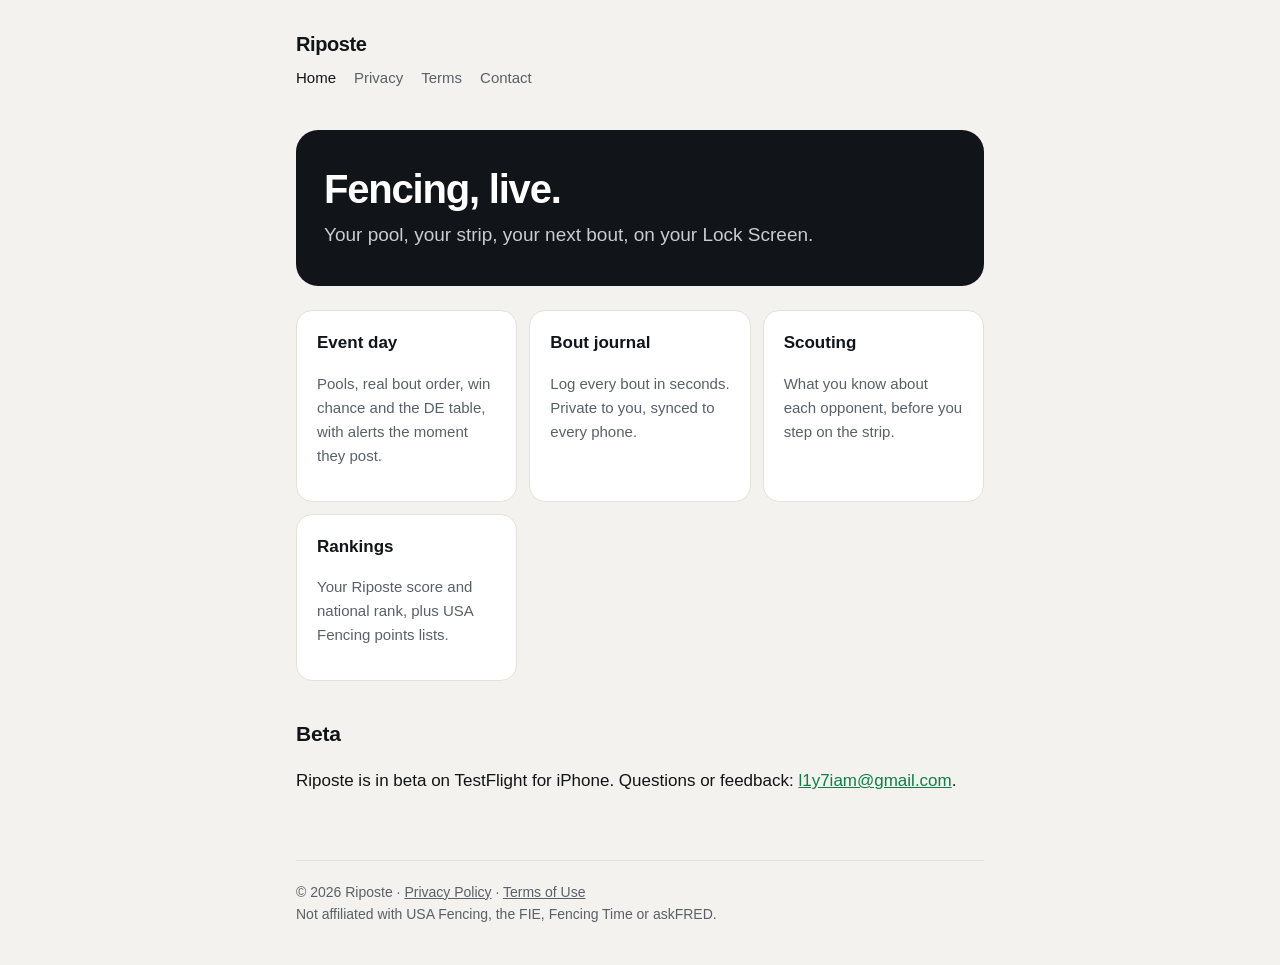
==== index.html @ 5a9d78bc "Riposte site: home, privacy policy, terms Co-Authored-By: Claude Opus 5.5 <noreply@anthropic.com>" ====
<!doctype html>
<html lang="en">
<head>
<meta charset="utf-8">
<meta name="viewport" content="width=device-width, initial-scale=1">
<title>Riposte · Fencing, live</title>
<meta name="description" content="Riposte follows your fencing tournament live: pools, bout order, DE table and results, plus a private bout journal and scouting.">
<link rel="stylesheet" href="style.css">
</head>
<body>
<div class="wrap">
<header>
  <a class="brand" href="./">Riposte</a>
  <nav><a href="./" aria-current="page">Home</a><a href="privacy.html">Privacy</a><a href="terms.html">Terms</a><a href="mailto:l1y7iam@gmail.com">Contact</a></nav>
</header>
<main>
<section class="hero">
  <h1>Fencing, live.</h1>
  <p>Your pool, your strip, your next bout, on your Lock Screen.</p>
</section>

<div class="grid">
  <div class="card"><h3>Event day</h3><p class="muted">Pools, real bout order, win chance and the DE table, with alerts the moment they post.</p></div>
  <div class="card"><h3>Bout journal</h3><p class="muted">Log every bout in seconds. Private to you, synced to every phone.</p></div>
  <div class="card"><h3>Scouting</h3><p class="muted">What you know about each opponent, before you step on the strip.</p></div>
  <div class="card"><h3>Rankings</h3><p class="muted">Your Riposte score and national rank, plus USA Fencing points lists.</p></div>
</div>

<h2>Beta</h2>
<p>Riposte is in beta on TestFlight for iPhone. Questions or feedback: <a href="mailto:l1y7iam@gmail.com">l1y7iam@gmail.com</a>.</p>
</main>
<footer>© 2026 Riposte · <a href="privacy.html">Privacy Policy</a> · <a href="terms.html">Terms of Use</a><br>Not affiliated with USA Fencing, the FIE, Fencing Time or askFRED.</footer>
</div>
</body>
</html>
---- style.css ----
:root {
  --bg: #F3F2EE; --surface: #FFFFFF; --text: #111418; --text2: #596068; --line: #E3E1DB;
  --ink: #111418; --on-ink: #FFFFFF; --touch: #0F7F45;
}
@media (prefers-color-scheme: dark) {
  :root { --bg: #0B0D10; --surface: #171A1F; --text: #F3F2EE; --text2: #A3A9B0; --line: #2A2F36; --ink: #1E2329; --touch: #5FD69A; }
}
* { box-sizing: border-box; }
html { -webkit-text-size-adjust: 100%; }
body {
  margin: 0; background: var(--bg); color: var(--text);
  font: 17px/1.6 -apple-system, BlinkMacSystemFont, "SF Pro Text", "Segoe UI", Roboto, Helvetica, Arial, sans-serif;
}
.wrap { max-width: 720px; margin: 0 auto; padding: 0 16px; }
header { padding: 28px 0 8px; }
header a.brand { color: var(--text); text-decoration: none; font-weight: 800; font-size: 20px; letter-spacing: -0.02em; }
nav { display: flex; gap: 18px; flex-wrap: wrap; margin-top: 6px; font-size: 15px; }
nav a { color: var(--text2); text-decoration: none; }
nav a:hover, nav a[aria-current] { color: var(--text); }
main { padding: 24px 0 48px; }
h1 { font-size: 34px; line-height: 1.15; letter-spacing: -0.03em; margin: 8px 0 8px; }
h2 { font-size: 21px; letter-spacing: -0.01em; margin: 36px 0 8px; }
h3 { font-size: 17px; margin: 22px 0 4px; }
p, li { color: var(--text); }
.muted { color: var(--text2); font-size: 15px; }
a { color: var(--touch); }
ul { padding-left: 20px; }
li { margin: 4px 0; }
.card { background: var(--surface); border: 1px solid var(--line); border-radius: 16px; padding: 18px 20px; margin: 16px 0; }
.hero { background: var(--ink); color: var(--on-ink); border-radius: 22px; padding: 36px 28px; margin: 8px 0 24px; }
.hero h1 { color: var(--on-ink); font-size: 40px; margin: 0 0 8px; }
.hero p { color: #C9CDD2; margin: 0; font-size: 19px; }
.grid { display: grid; grid-template-columns: repeat(auto-fit, minmax(200px, 1fr)); gap: 12px; }
.grid .card { margin: 0; }
.grid h3 { margin-top: 0; }
table { width: 100%; border-collapse: collapse; font-size: 15px; }
th, td { text-align: left; vertical-align: top; padding: 10px 8px; border-bottom: 1px solid var(--line); }
th { color: var(--text2); font-weight: 600; }
.table-scroll { overflow-x: auto; }
footer { border-top: 1px solid var(--line); padding: 20px 0 40px; font-size: 14px; color: var(--text2); }
footer a { color: var(--text2); }
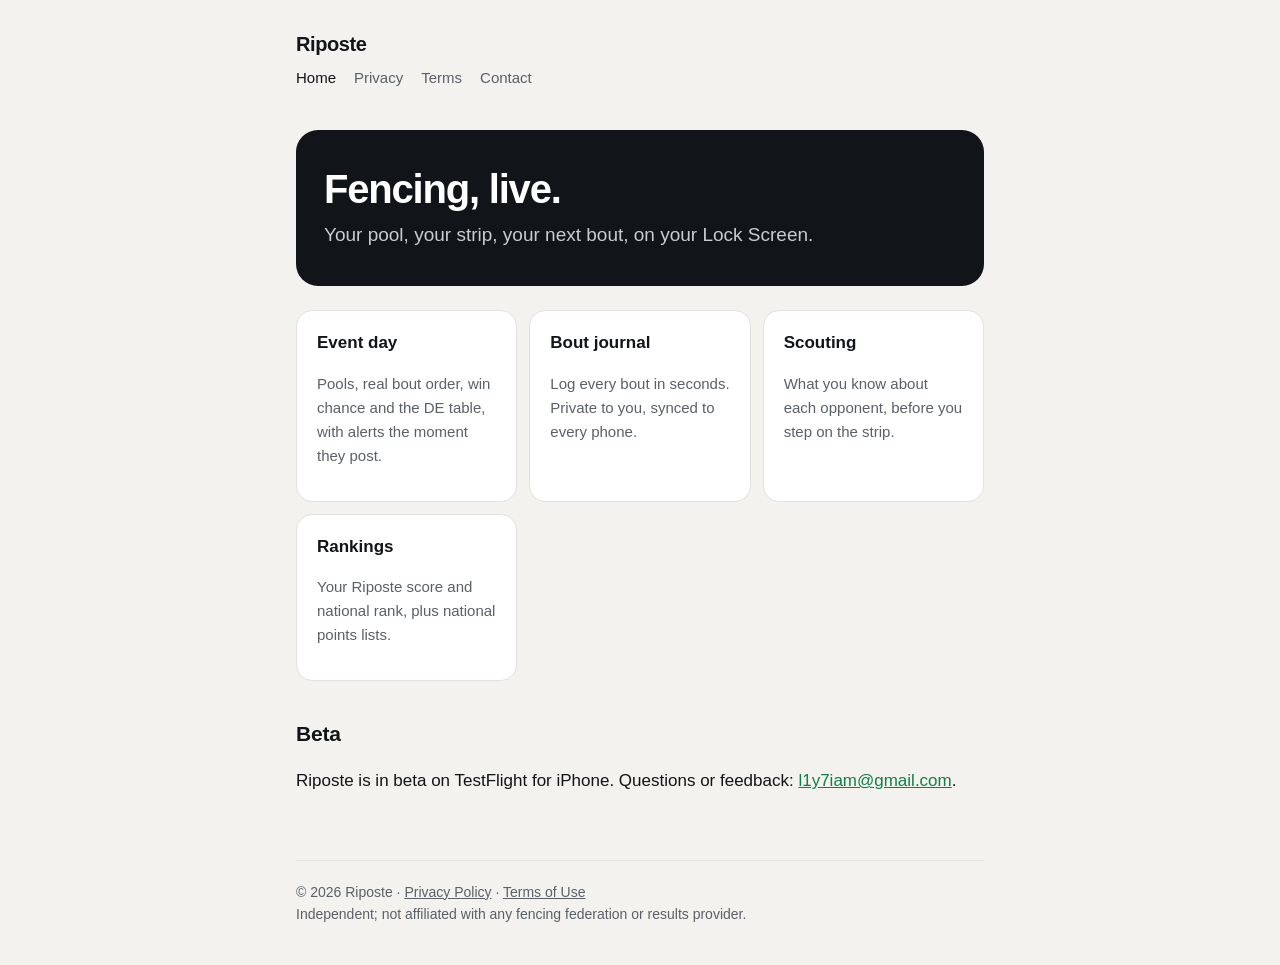
==== commit 9043c7b4: "Use neutral wording for results sources Co-Authored-By: Claude Opus 5.5 <noreply@anthropic.com>" ====
--- a/index.html
+++ b/index.html
@@ -23,13 +23,13 @@
   <div class="card"><h3>Event day</h3><p class="muted">Pools, real bout order, win chance and the DE table, with alerts the moment they post.</p></div>
   <div class="card"><h3>Bout journal</h3><p class="muted">Log every bout in seconds. Private to you, synced to every phone.</p></div>
   <div class="card"><h3>Scouting</h3><p class="muted">What you know about each opponent, before you step on the strip.</p></div>
-  <div class="card"><h3>Rankings</h3><p class="muted">Your Riposte score and national rank, plus USA Fencing points lists.</p></div>
+  <div class="card"><h3>Rankings</h3><p class="muted">Your Riposte score and national rank, plus national points lists.</p></div>
 </div>
 
 <h2>Beta</h2>
 <p>Riposte is in beta on TestFlight for iPhone. Questions or feedback: <a href="mailto:l1y7iam@gmail.com">l1y7iam@gmail.com</a>.</p>
 </main>
-<footer>© 2026 Riposte · <a href="privacy.html">Privacy Policy</a> · <a href="terms.html">Terms of Use</a><br>Not affiliated with USA Fencing, the FIE, Fencing Time or askFRED.</footer>
+<footer>© 2026 Riposte · <a href="privacy.html">Privacy Policy</a> · <a href="terms.html">Terms of Use</a><br>Independent; not affiliated with any fencing federation or results provider.</footer>
 </div>
 </body>
 </html>
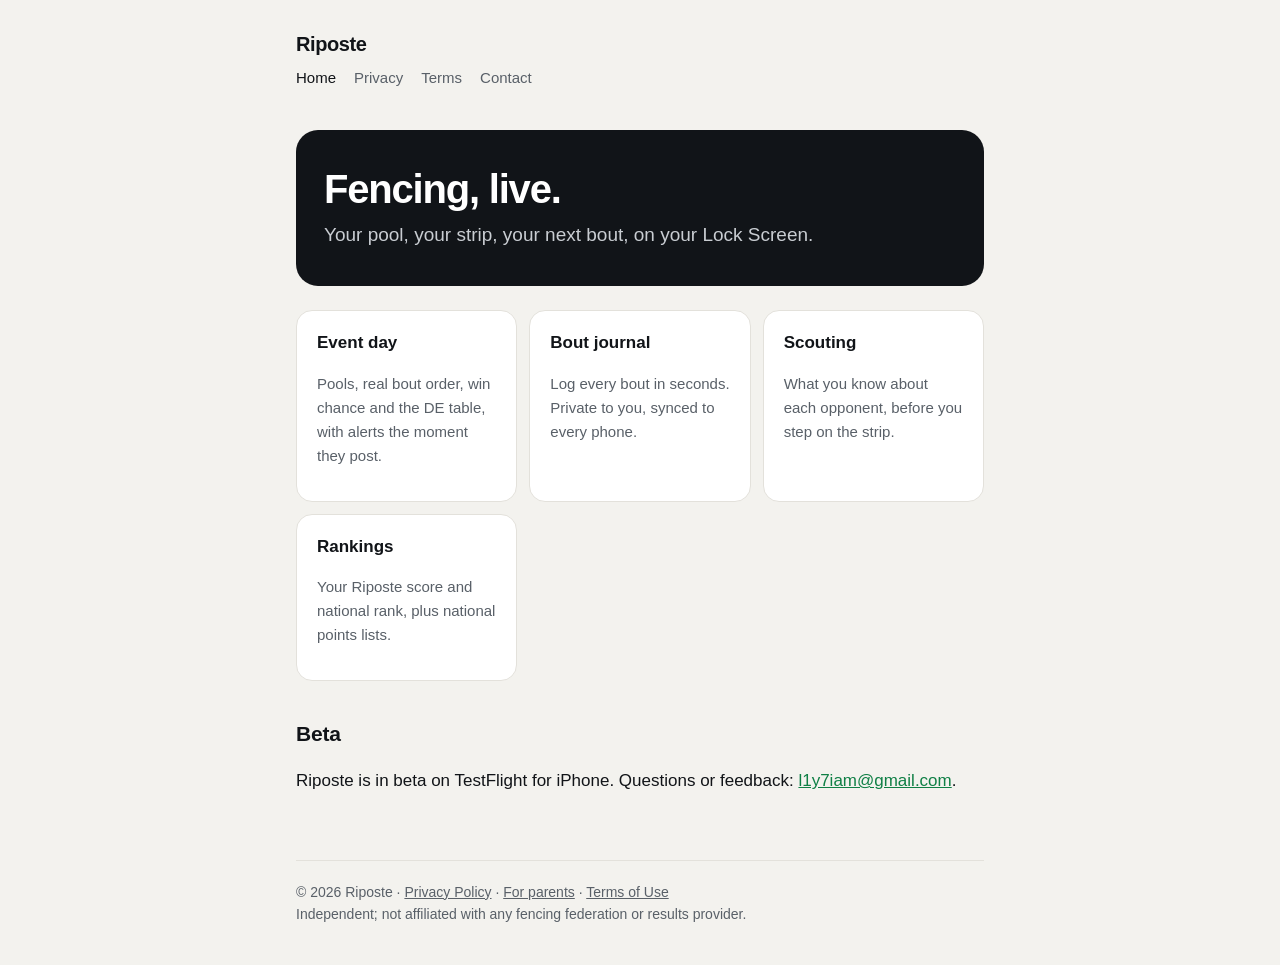
==== commit 8ed82497: "Update site for 0.2.2" ====
--- a/index.html
+++ b/index.html
@@ -29,7 +29,7 @@
 <h2>Beta</h2>
 <p>Riposte is in beta on TestFlight for iPhone. Questions or feedback: <a href="mailto:l1y7iam@gmail.com">l1y7iam@gmail.com</a>.</p>
 </main>
-<footer>© 2026 Riposte · <a href="privacy.html">Privacy Policy</a> · <a href="terms.html">Terms of Use</a><br>Independent; not affiliated with any fencing federation or results provider.</footer>
+<footer>© 2026 Riposte · <a href="privacy.html">Privacy Policy</a> · <a href="parents.html">For parents</a> · <a href="terms.html">Terms of Use</a><br>Independent; not affiliated with any fencing federation or results provider.</footer>
 </div>
 </body>
 </html>
